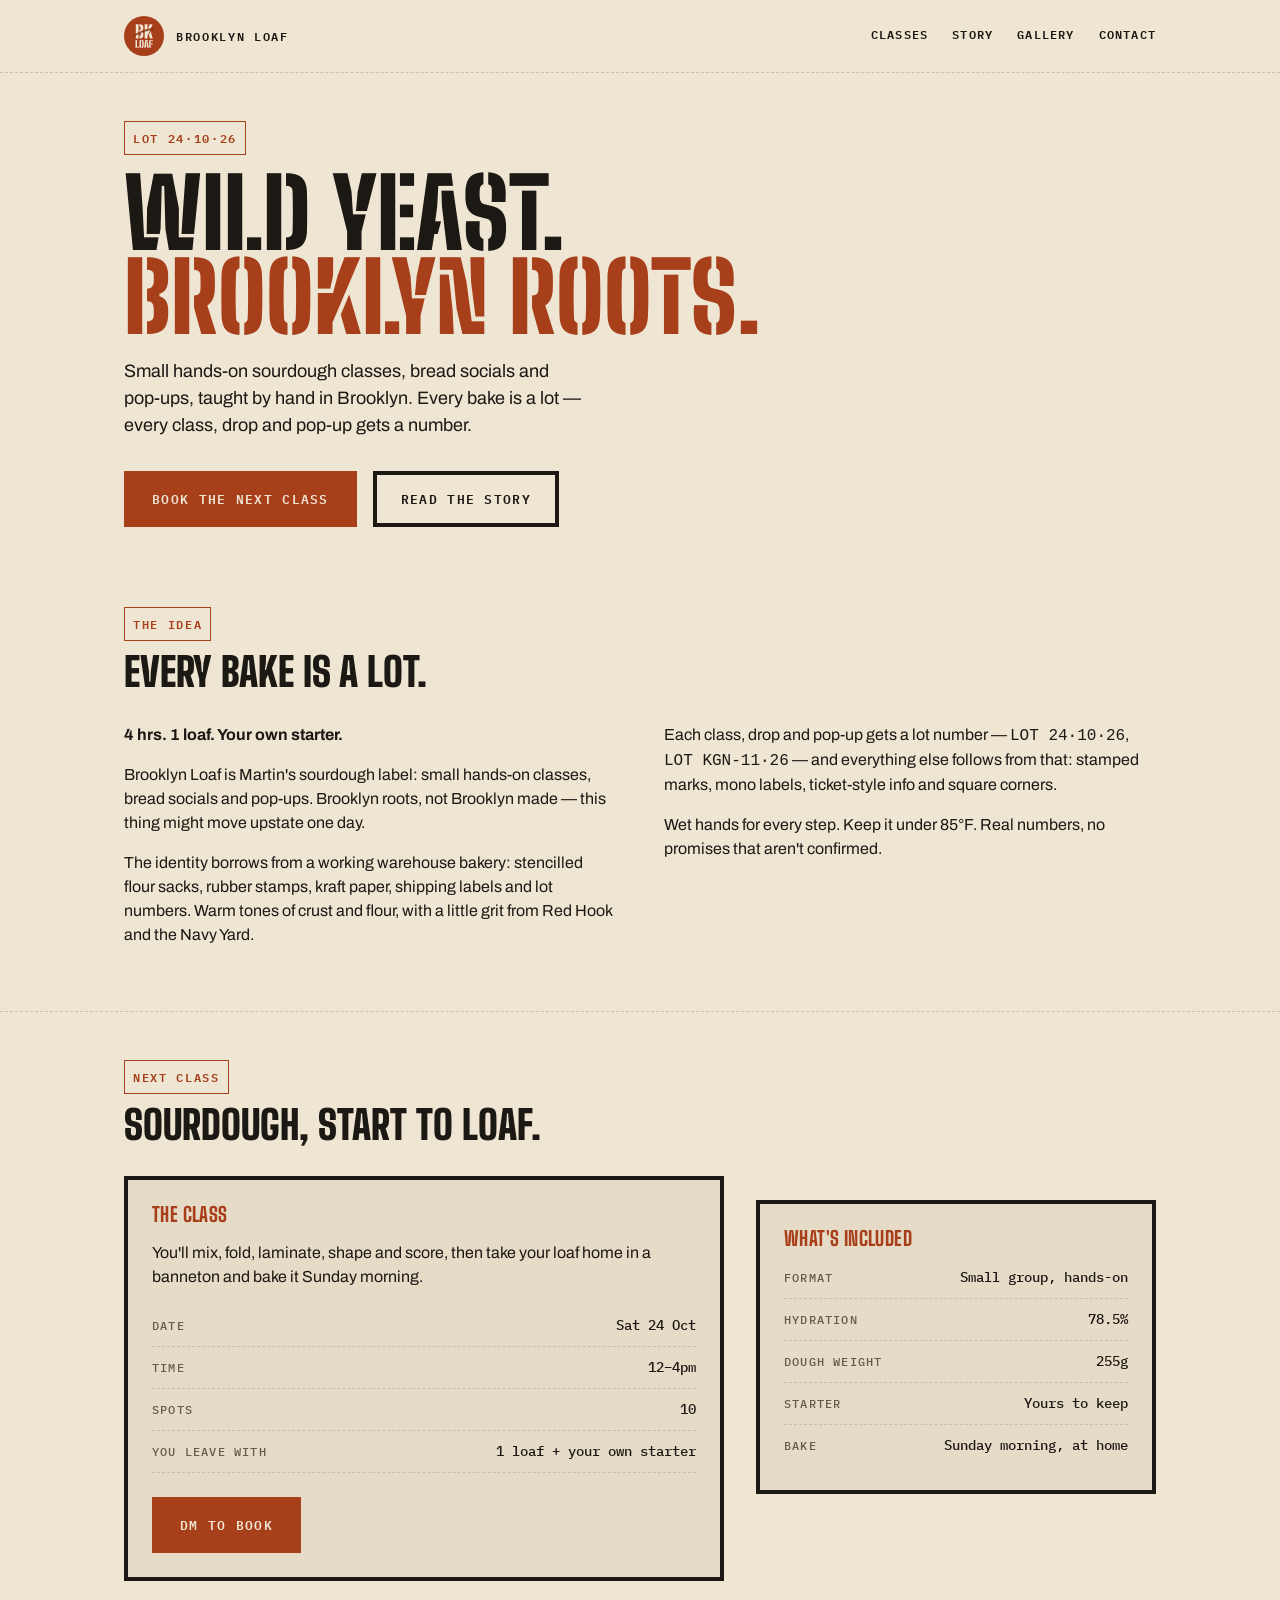
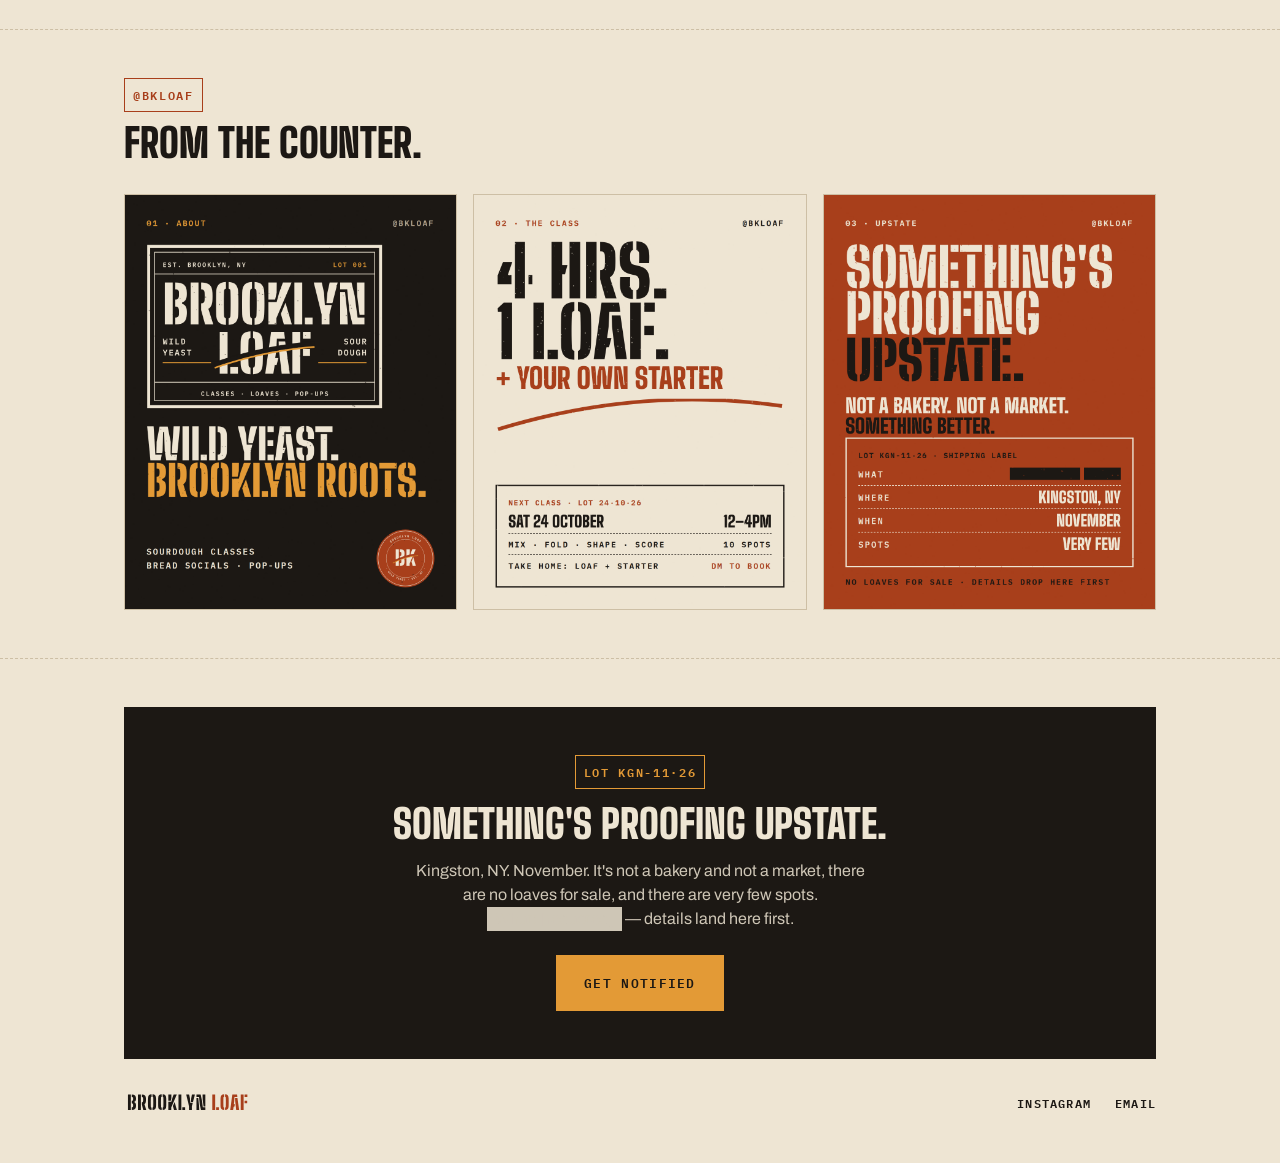
==== index.html @ 7485944f "Initial site" ====
<!doctype html>
<html lang="en">
<head>
  <meta charset="UTF-8" />
  <meta name="viewport" content="width=device-width, initial-scale=1.0" />
  <title>Brooklyn Loaf — Wild yeast, Brooklyn roots</title>
  <meta name="description" content="Brooklyn Loaf: hands-on sourdough classes, bread socials and pop-ups. Wild yeast, Brooklyn roots." />
  <link rel="icon" type="image/svg+xml" href="images/bkloaf-monogram.svg" />
  <link rel="stylesheet" href="styles.css" />
</head>
<body>

  <header class="site-header">
    <div class="wrap">
      <a class="brand" href="#top">
        <img src="images/bkloaf-avatar.svg" alt="Brooklyn Loaf" />
        <span>Brooklyn Loaf</span>
      </a>
      <nav class="main-nav">
        <a href="#classes">Classes</a>
        <a href="#story">Story</a>
        <a href="#gallery">Gallery</a>
        <a href="#contact">Contact</a>
      </nav>
    </div>
  </header>

  <main id="top">

    <section class="hero" style="border-bottom: none;">
      <div class="wrap">
        <span class="lot">LOT 24·10·26</span>
        <h1>Wild yeast.<br /><em>Brooklyn roots.</em></h1>
        <p class="lead">Small hands-on sourdough classes, bread socials and pop-ups, taught by hand in Brooklyn. Every bake is a lot — every class, drop and pop-up gets a number.</p>
        <div class="cta-row">
          <a class="btn btn-primary" href="#classes">Book the next class</a>
          <a class="btn btn-secondary" href="#story">Read the story</a>
        </div>
      </div>
    </section>

    <section id="story">
      <div class="wrap">
        <div class="section-head">
          <span class="lot">The idea</span>
          <h2 class="title">Every bake is a lot.</h2>
        </div>
        <div class="about-grid">
          <div>
            <p class="body-strong">4 hrs. 1 loaf. Your own starter.</p>
            <p>Brooklyn Loaf is Martin's sourdough label: small hands-on classes, bread socials and pop-ups. Brooklyn roots, not Brooklyn made — this thing might move upstate one day.</p>
            <p>The identity borrows from a working warehouse bakery: stencilled flour sacks, rubber stamps, kraft paper, shipping labels and lot numbers. Warm tones of crust and flour, with a little grit from Red Hook and the Navy Yard.</p>
          </div>
          <div>
            <p>Each class, drop and pop-up gets a lot number — <code>LOT 24·10·26</code>, <code>LOT KGN-11·26</code> — and everything else follows from that: stamped marks, mono labels, ticket-style info and square corners.</p>
            <p>Wet hands for every step. Keep it under 85°F. Real numbers, no promises that aren't confirmed.</p>
          </div>
        </div>
      </div>
    </section>

    <section id="classes">
      <div class="wrap">
        <div class="section-head">
          <span class="lot">Next class</span>
          <h2 class="title">Sourdough, start to loaf.</h2>
        </div>
        <div class="classes-grid">
          <div class="ticket">
            <h3 class="card-title">The class</h3>
            <p>You'll mix, fold, laminate, shape and score, then take your loaf home in a banneton and bake it Sunday morning.</p>
            <div class="ticket-row"><span class="k">Date</span><span class="v">Sat 24 Oct</span></div>
            <div class="ticket-row"><span class="k">Time</span><span class="v">12–4pm</span></div>
            <div class="ticket-row"><span class="k">Spots</span><span class="v">10</span></div>
            <div class="ticket-row"><span class="k">You leave with</span><span class="v">1 loaf + your own starter</span></div>
            <div class="cta-row" style="margin-top: var(--space-6);">
              <a class="btn btn-primary" href="#contact">DM to book</a>
            </div>
          </div>
          <div class="ticket">
            <h3 class="card-title">What's included</h3>
            <div class="ticket-row"><span class="k">Format</span><span class="v">Small group, hands-on</span></div>
            <div class="ticket-row"><span class="k">Hydration</span><span class="v">78.5%</span></div>
            <div class="ticket-row"><span class="k">Dough weight</span><span class="v">255g</span></div>
            <div class="ticket-row"><span class="k">Starter</span><span class="v">Yours to keep</span></div>
            <div class="ticket-row"><span class="k">Bake</span><span class="v">Sunday morning, at home</span></div>
          </div>
        </div>
      </div>
    </section>

    <section id="gallery">
      <div class="wrap">
        <div class="section-head">
          <span class="lot">@bkloaf</span>
          <h2 class="title">From the counter.</h2>
        </div>
        <div class="gallery-grid">
          <figure>
            <img src="images/post-1-about.png" alt="Brooklyn Loaf — About" />
          </figure>
          <figure>
            <img src="images/post-2-the-class.png" alt="Brooklyn Loaf — The class" />
          </figure>
          <figure>
            <img src="images/post-3-upstate-teaser.png" alt="Brooklyn Loaf — Something's proofing upstate" />
          </figure>
        </div>
      </div>
    </section>

    <section style="border-bottom: none; padding-bottom: 0;">
      <div class="wrap">
        <div class="teaser">
          <span class="lot">LOT KGN-11·26</span>
          <h2 class="title">Something's proofing upstate.</h2>
          <p>Kingston, NY. November. It's not a bakery and not a market, there are no loaves for sale, and there are very few spots. <span class="redacted">What: [redacted]</span> — details land here first.</p>
          <a class="btn btn-primary" href="#contact" style="border-color: var(--amber); background: var(--amber); color: var(--char);">Get notified</a>
        </div>
      </div>
    </section>

  </main>

  <footer id="contact">
    <div class="wrap footer-grid">
      <img src="images/bkloaf-wordmark.svg" alt="Brooklyn Loaf" />
      <div class="footer-links">
        <a href="https://instagram.com/bkloaf" target="_blank" rel="noopener">Instagram</a>
        <a href="mailto:hello@brooklynloaf.com">Email</a>
      </div>
    </div>
  </footer>

</body>
</html>
---- styles.css ----
/* Brooklyn Loaf — design tokens from the brand design system */

@font-face {
  font-family: "Archivo";
  src: url("fonts/archivo-latin-400-normal.woff2") format("woff2");
  font-weight: 400;
  font-display: swap;
}
@font-face {
  font-family: "Archivo";
  src: url("fonts/archivo-latin-500-normal.woff2") format("woff2");
  font-weight: 500;
  font-display: swap;
}
@font-face {
  font-family: "Archivo";
  src: url("fonts/archivo-latin-700-normal.woff2") format("woff2");
  font-weight: 700;
  font-display: swap;
}
@font-face {
  font-family: "Big Shoulders Display";
  src: url("fonts/big-shoulders-display-latin-800-normal.woff2") format("woff2");
  font-weight: 800;
  font-display: swap;
}
@font-face {
  font-family: "Big Shoulders Display";
  src: url("fonts/big-shoulders-display-latin-900-normal.woff2") format("woff2");
  font-weight: 900;
  font-display: swap;
}
@font-face {
  font-family: "Big Shoulders Stencil Display";
  src: url("fonts/big-shoulders-stencil-display-latin-800-normal.woff2") format("woff2");
  font-weight: 800;
  font-display: swap;
}
@font-face {
  font-family: "Big Shoulders Stencil Display";
  src: url("fonts/big-shoulders-stencil-display-latin-900-normal.woff2") format("woff2");
  font-weight: 900;
  font-display: swap;
}
@font-face {
  font-family: "IBM Plex Mono";
  src: url("fonts/ibm-plex-mono-latin-500-normal.woff2") format("woff2");
  font-weight: 500;
  font-display: swap;
}
@font-face {
  font-family: "IBM Plex Mono";
  src: url("fonts/ibm-plex-mono-latin-600-normal.woff2") format("woff2");
  font-weight: 600;
  font-display: swap;
}

:root {
  /* color */
  --ground: #eee5d3;
  --panel: #e6dbc6;
  --kraft: #c8a273;
  --ink: #1c1814;
  --ink-muted: #675a4c;
  --rust: #a83f1b;
  --amber: #e39a36;
  --steel: #3f4b4e;
  --char: #1c1814;
  --sack: #eee5d3;
  --line: #cdbfa5;

  /* type */
  --font-stencil: "Big Shoulders Stencil Display", Impact, sans-serif;
  --font-display: "Big Shoulders Display", "Arial Narrow", sans-serif;
  --font-sans: Archivo, system-ui, sans-serif;
  --font-mono: "IBM Plex Mono", ui-monospace, monospace;

  /* spacing */
  --space-1: 4px;
  --space-2: 8px;
  --space-3: 12px;
  --space-4: 16px;
  --space-6: 24px;
  --space-8: 32px;
  --space-12: 48px;

  /* radius */
  --radius-none: 0px;
  --radius-stamp: 2px;
  --radius-badge: 50%;

  /* stroke */
  --stroke-hair: 1.5px;
  --stroke-stamp: 4px;
  --stroke-score: 12px;
}

* {
  box-sizing: border-box;
}

html {
  scroll-behavior: smooth;
}

body {
  margin: 0;
  background: var(--ground);
  color: var(--ink);
  font-family: var(--font-sans);
  font-size: 16px;
  line-height: 24px;
  font-weight: 400;
}

img,
svg {
  max-width: 100%;
  display: block;
}

a {
  color: inherit;
}

.wrap {
  max-width: 1080px;
  margin: 0 auto;
  padding: 0 var(--space-6);
}

/* --- header --- */

.site-header {
  position: sticky;
  top: 0;
  z-index: 10;
  background: var(--ground);
  border-bottom: var(--stroke-hair) dashed var(--line);
}

.site-header .wrap {
  display: flex;
  align-items: center;
  justify-content: space-between;
  padding-top: var(--space-4);
  padding-bottom: var(--space-4);
}

.brand {
  display: flex;
  align-items: center;
  gap: var(--space-3);
  text-decoration: none;
}

.brand img {
  height: 40px;
  width: auto;
}

.brand span {
  font-family: var(--font-mono);
  font-size: 12px;
  font-weight: 600;
  letter-spacing: 0.14em;
  text-transform: uppercase;
}

nav.main-nav {
  display: flex;
  gap: var(--space-6);
  font-family: var(--font-mono);
  font-size: 12px;
  font-weight: 600;
  letter-spacing: 0.1em;
  text-transform: uppercase;
}

nav.main-nav a {
  text-decoration: none;
  border-bottom: 2px solid transparent;
  padding-bottom: 2px;
}

nav.main-nav a:hover {
  border-color: var(--rust);
  color: var(--rust);
}

/* --- lot kicker --- */

.lot {
  display: inline-block;
  font-family: var(--font-mono);
  font-size: 12px;
  font-weight: 600;
  letter-spacing: 0.14em;
  text-transform: uppercase;
  color: var(--rust);
  border: var(--stroke-hair) solid var(--rust);
  padding: var(--space-1) var(--space-2);
}

/* --- hero --- */

.hero {
  padding: var(--space-12) 0 var(--space-8);
  position: relative;
}

.hero h1 {
  font-family: var(--font-stencil);
  font-weight: 900;
  font-size: clamp(48px, 8vw, 96px);
  line-height: 0.88;
  text-transform: uppercase;
  margin: var(--space-4) 0;
}

.hero h1 em {
  font-style: normal;
  color: var(--rust);
}

.hero p.lead {
  font-size: 18px;
  line-height: 27px;
  max-width: 46ch;
  color: var(--ink);
}

.cta-row {
  display: flex;
  gap: var(--space-4);
  margin-top: var(--space-8);
  flex-wrap: wrap;
}

.btn {
  display: inline-block;
  font-family: var(--font-mono);
  font-size: 13px;
  font-weight: 600;
  letter-spacing: 0.1em;
  text-transform: uppercase;
  text-decoration: none;
  padding: var(--space-3) var(--space-6);
  border: var(--stroke-stamp) solid var(--ink);
  border-radius: var(--radius-none);
}

.btn-primary {
  background: var(--rust);
  color: var(--sack);
  border-color: var(--rust);
}

.btn-primary:hover {
  background: var(--ink);
  border-color: var(--ink);
}

.btn-secondary {
  background: transparent;
  color: var(--ink);
}

.btn-secondary:hover {
  background: var(--ink);
  color: var(--sack);
}

/* --- sections --- */

section {
  padding: var(--space-12) 0;
  border-bottom: var(--stroke-hair) dashed var(--line);
}

section:last-of-type {
  border-bottom: none;
}

.section-head {
  margin-bottom: var(--space-8);
}

.section-head .lot {
  margin-bottom: var(--space-3);
}

h2.title {
  font-family: var(--font-display);
  font-weight: 900;
  font-size: clamp(32px, 5vw, 40px);
  line-height: 0.95;
  text-transform: uppercase;
  margin: 0;
}

h3.card-title {
  font-family: var(--font-display);
  font-weight: 800;
  font-size: 20px;
  line-height: 1.05;
  letter-spacing: 0.02em;
  text-transform: uppercase;
  color: var(--rust);
  margin: 0 0 var(--space-2);
}

/* --- about / voice section --- */

.about-grid {
  display: grid;
  grid-template-columns: 1fr 1fr;
  gap: var(--space-12);
}

.about-grid p {
  margin: 0 0 var(--space-4);
}

.about-grid p.body-strong {
  font-weight: 700;
}

/* --- ticket (card replacement) --- */

.ticket {
  background: var(--panel);
  border: var(--stroke-stamp) solid var(--ink);
  padding: var(--space-6);
  position: relative;
}

.ticket + .ticket {
  margin-top: var(--space-6);
}

.ticket-row {
  display: flex;
  justify-content: space-between;
  align-items: baseline;
  padding: var(--space-2) 0;
  border-bottom: var(--stroke-hair) dashed var(--line);
  font-family: var(--font-mono);
  font-size: 14px;
}

.ticket-row:last-child {
  border-bottom: none;
}

.ticket-row .k {
  color: var(--ink-muted);
  text-transform: uppercase;
  letter-spacing: 0.1em;
  font-size: 12px;
}

.ticket-row .v {
  font-weight: 500;
}

.classes-grid {
  display: grid;
  grid-template-columns: 1.2fr 0.8fr;
  gap: var(--space-8);
  align-items: start;
}

/* --- gallery --- */

.gallery-grid {
  display: grid;
  grid-template-columns: repeat(3, 1fr);
  gap: var(--space-4);
}

.gallery-grid figure {
  margin: 0;
  border: var(--stroke-hair) solid var(--line);
  overflow: hidden;
}

.gallery-grid img {
  width: 100%;
  height: 100%;
  object-fit: cover;
  aspect-ratio: 4 / 5;
}

/* --- teaser / upstate --- */

.teaser {
  background: var(--char);
  color: var(--sack);
  padding: var(--space-12) var(--space-6);
  text-align: center;
}

.teaser .lot {
  color: var(--amber);
  border-color: var(--amber);
}

.teaser h2.title {
  color: var(--sack);
  margin: var(--space-4) 0;
}

.teaser p {
  max-width: 52ch;
  margin: 0 auto var(--space-6);
  color: var(--sack);
  opacity: 0.85;
}

.redacted {
  display: inline-block;
  background: var(--sack);
  color: var(--sack);
  padding: 0 var(--space-2);
  user-select: none;
}

/* --- footer --- */

footer {
  padding: var(--space-8) 0 var(--space-12);
}

.footer-grid {
  display: flex;
  justify-content: space-between;
  align-items: center;
  flex-wrap: wrap;
  gap: var(--space-4);
}

.footer-grid img {
  height: 24px;
  width: auto;
}

.footer-links {
  display: flex;
  gap: var(--space-6);
  font-family: var(--font-mono);
  font-size: 12px;
  font-weight: 600;
  letter-spacing: 0.1em;
  text-transform: uppercase;
}

.footer-links a {
  text-decoration: none;
}

.footer-links a:hover {
  color: var(--rust);
}

@media (max-width: 800px) {
  .about-grid,
  .classes-grid {
    grid-template-columns: 1fr;
  }
  .gallery-grid {
    grid-template-columns: repeat(2, 1fr);
  }
  .site-header .wrap {
    flex-direction: column;
    align-items: flex-start;
    gap: var(--space-3);
  }
  nav.main-nav {
    gap: var(--space-4);
    flex-wrap: wrap;
    width: 100%;
  }
}

@media (max-width: 480px) {
  .gallery-grid {
    grid-template-columns: 1fr;
  }
}
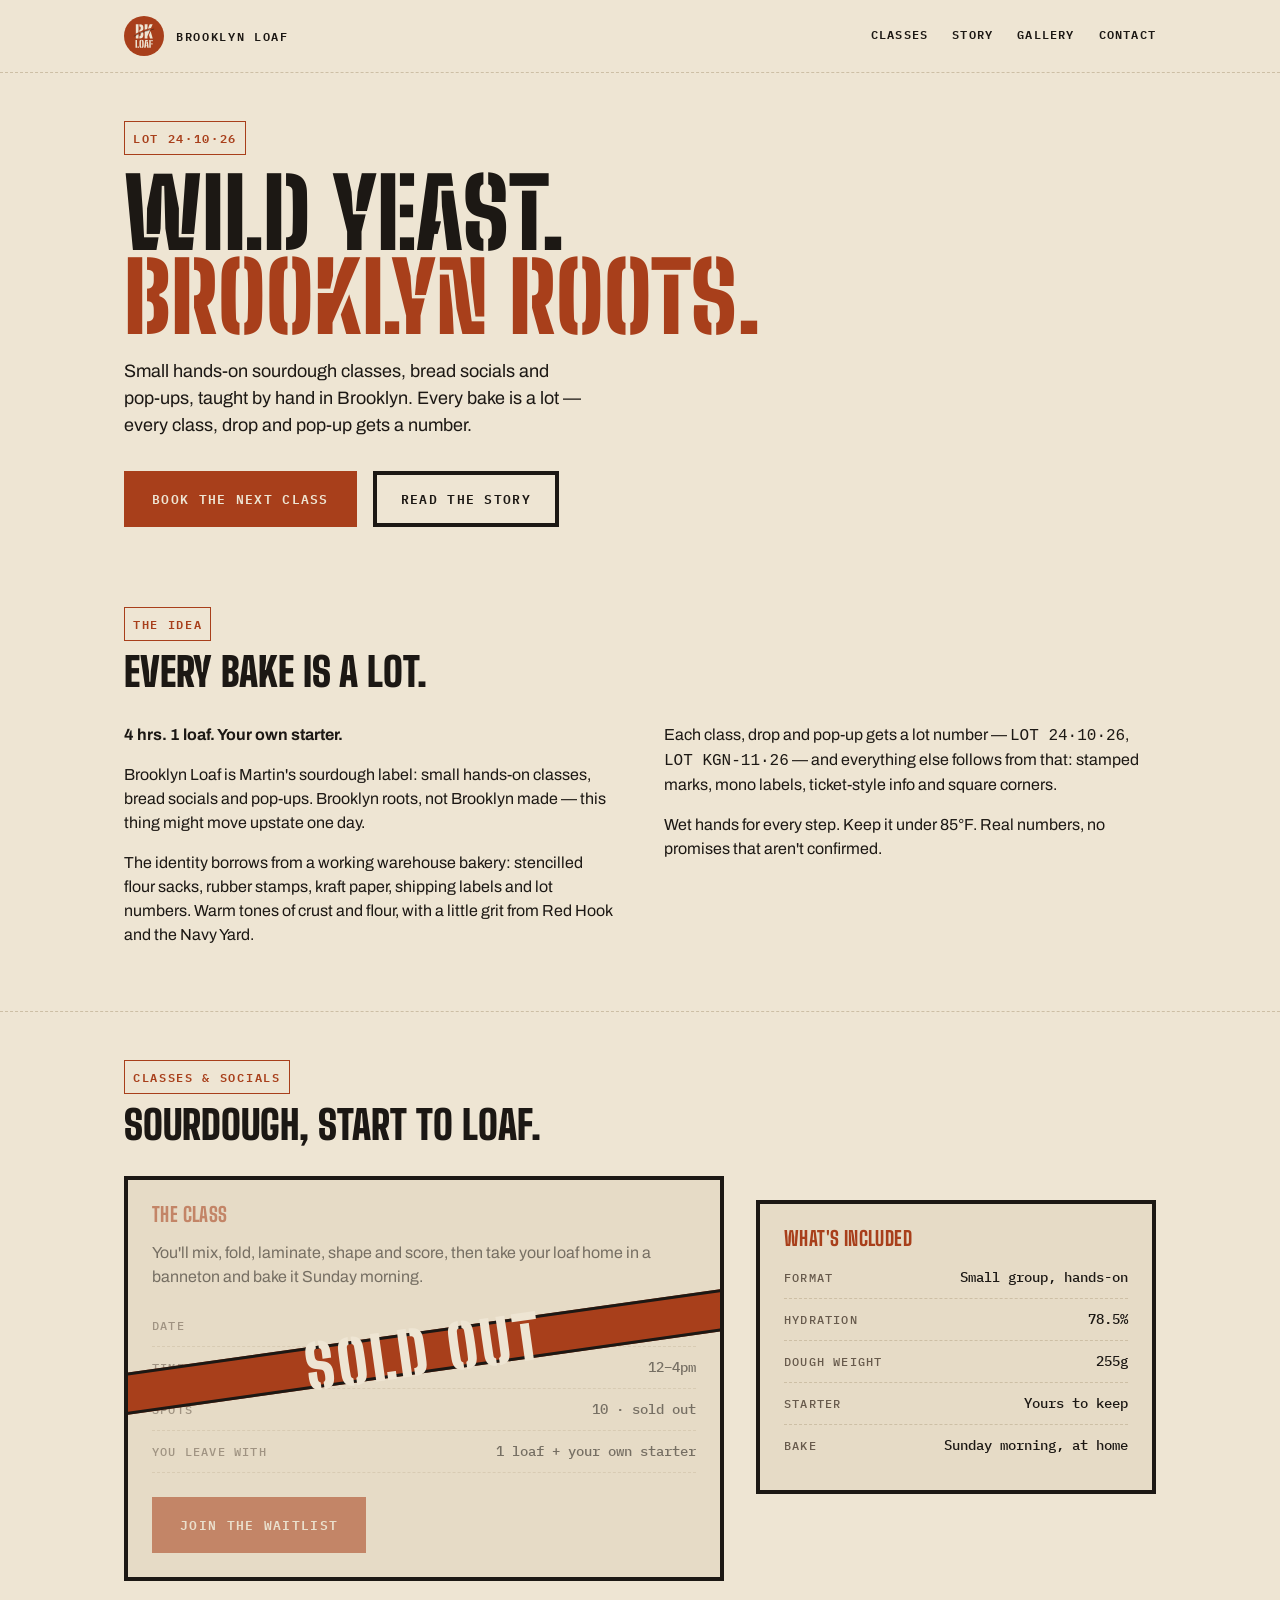
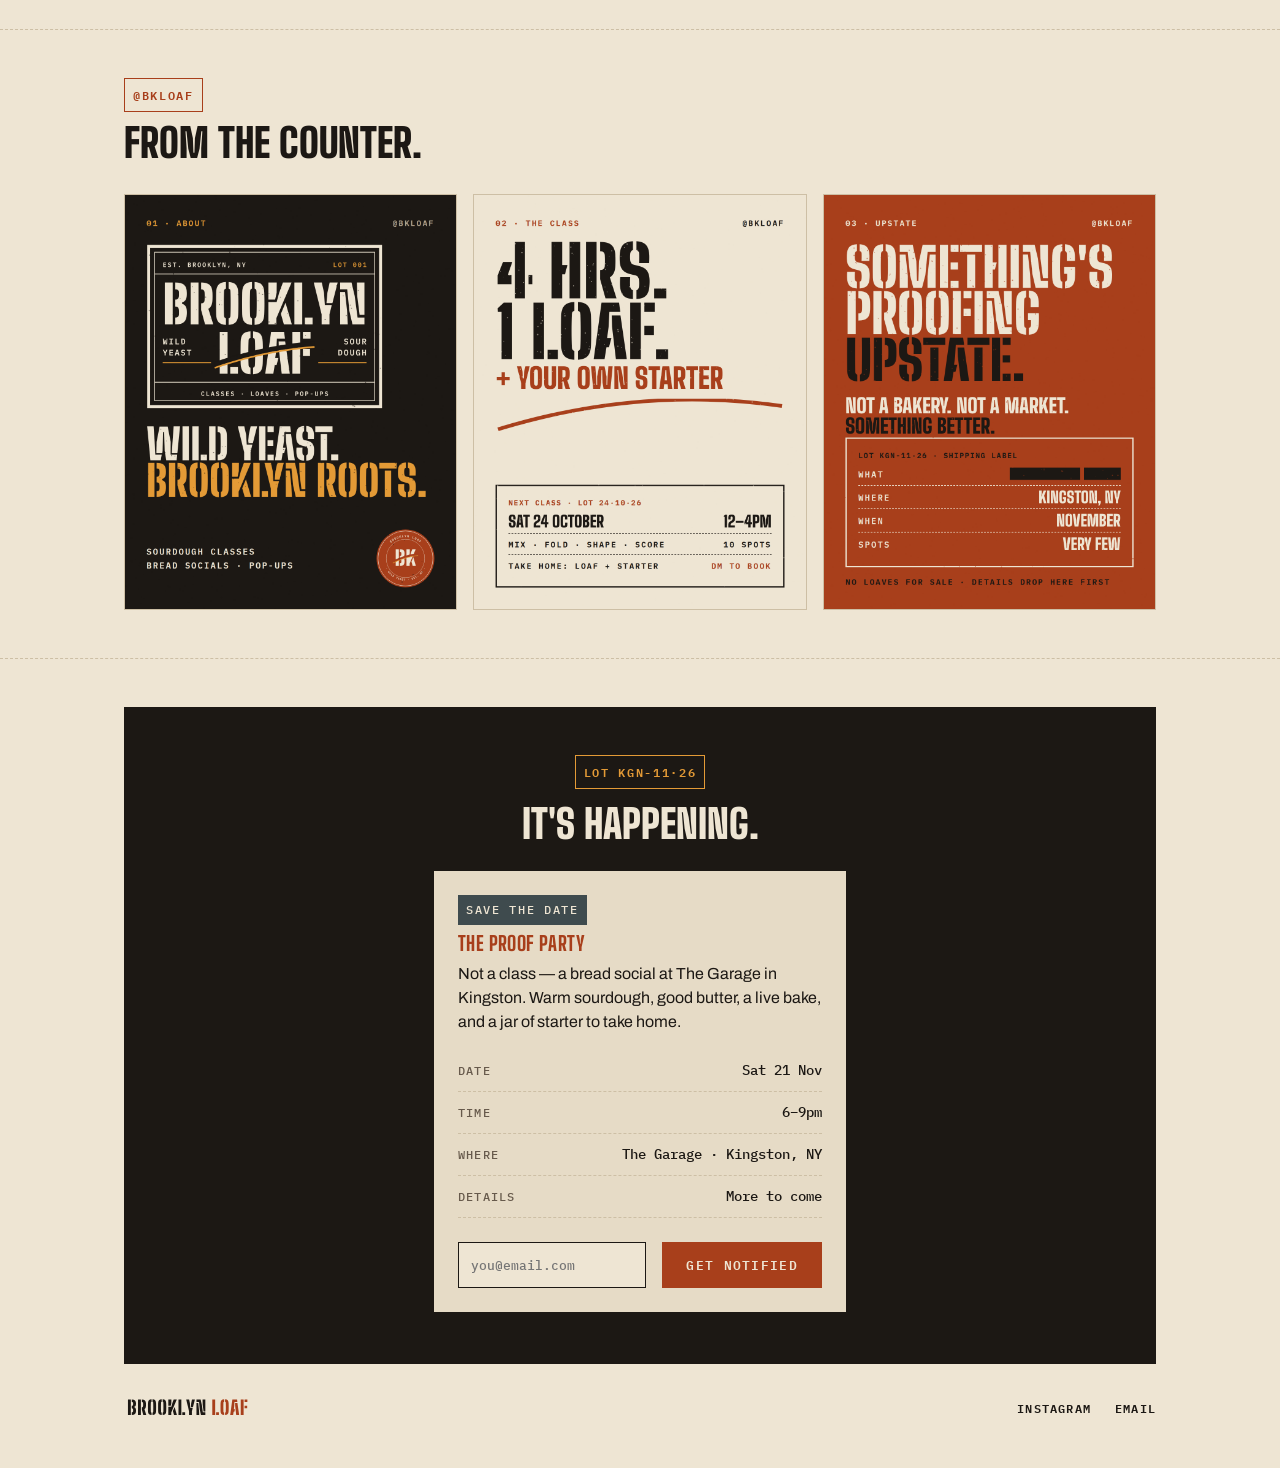
==== commit 4ca3e6b0: "Sold-out class ticket, reveal Kingston Proof Party, wire notify form to Netlify" ====
--- a/index.html
+++ b/index.html
@@ -62,19 +62,20 @@
     <section id="classes">
       <div class="wrap">
         <div class="section-head">
-          <span class="lot">Next class</span>
+          <span class="lot">Classes &amp; socials</span>
           <h2 class="title">Sourdough, start to loaf.</h2>
         </div>
         <div class="classes-grid">
-          <div class="ticket">
+          <div class="ticket is-sold-out">
+            <div class="sold-band">SOLD OUT</div>
             <h3 class="card-title">The class</h3>
             <p>You'll mix, fold, laminate, shape and score, then take your loaf home in a banneton and bake it Sunday morning.</p>
             <div class="ticket-row"><span class="k">Date</span><span class="v">Sat 24 Oct</span></div>
             <div class="ticket-row"><span class="k">Time</span><span class="v">12–4pm</span></div>
-            <div class="ticket-row"><span class="k">Spots</span><span class="v">10</span></div>
+            <div class="ticket-row"><span class="k">Spots</span><span class="v">10 · sold out</span></div>
             <div class="ticket-row"><span class="k">You leave with</span><span class="v">1 loaf + your own starter</span></div>
             <div class="cta-row" style="margin-top: var(--space-6);">
-              <a class="btn btn-primary" href="#contact">DM to book</a>
+              <a class="btn btn-primary" href="#contact">Join the waitlist</a>
             </div>
           </div>
           <div class="ticket">
@@ -113,9 +114,23 @@
       <div class="wrap">
         <div class="teaser">
           <span class="lot">LOT KGN-11·26</span>
-          <h2 class="title">Something's proofing upstate.</h2>
-          <p>Kingston, NY. November. It's not a bakery and not a market, there are no loaves for sale, and there are very few spots. <span class="redacted">What: [redacted]</span> — details land here first.</p>
-          <a class="btn btn-primary" href="#contact" style="border-color: var(--amber); background: var(--amber); color: var(--char);">Get notified</a>
+          <h2 class="title">It's happening.</h2>
+          <div class="ticket is-upcoming" style="text-align: left; max-width: 420px; margin: var(--space-6) auto 0;">
+            <span class="status">Save the date</span>
+            <h3 class="card-title">The Proof Party</h3>
+            <p>Not a class — a bread social at The Garage in Kingston. Warm sourdough, good butter, a live bake, and a jar of starter to take home.</p>
+            <div class="ticket-row"><span class="k">Date</span><span class="v">Sat 21 Nov</span></div>
+            <div class="ticket-row"><span class="k">Time</span><span class="v">6–9pm</span></div>
+            <div class="ticket-row"><span class="k">Where</span><span class="v">The Garage · Kingston, NY</span></div>
+            <div class="ticket-row"><span class="k">Details</span><span class="v">More to come</span></div>
+            <form name="upstate-notify" method="POST" data-netlify="true" netlify-honeypot="bot-field" class="cta-row notify-form" style="margin-top: var(--space-6);">
+              <input type="hidden" name="form-name" value="upstate-notify" />
+              <p class="hidden" hidden><label>Don't fill this out if you're human: <input name="bot-field" /></label></p>
+              <input class="field-visible" type="email" name="email" required placeholder="you@email.com" />
+              <button type="submit" class="btn btn-primary field-visible">Get notified</button>
+              <span class="sent-note">You're on the list — see you in Kingston.</span>
+            </form>
+          </div>
         </div>
       </div>
     </section>
@@ -132,5 +147,23 @@
     </div>
   </footer>
 
+  <script>
+    document.querySelectorAll('form[data-netlify="true"]').forEach(function (form) {
+      form.addEventListener('submit', function (e) {
+        e.preventDefault();
+        var data = new FormData(form);
+        fetch('/', {
+          method: 'POST',
+          headers: { 'Content-Type': 'application/x-www-form-urlencoded' },
+          body: new URLSearchParams(data).toString()
+        }).then(function () {
+          form.classList.add('is-sent');
+        }).catch(function () {
+          form.submit();
+        });
+      });
+    });
+  </script>
+
 </body>
 </html>
--- a/styles.css
+++ b/styles.css
@@ -364,6 +364,65 @@
   font-weight: 500;
 }
 
+/* Sold-out stamp across a ticket */
+.ticket.is-sold-out { overflow: hidden; }
+.ticket.is-sold-out > *:not(.sold-band) { opacity: .55; }
+.sold-band {
+  position: absolute; left: -12%; right: -12%; top: 38%;
+  transform: rotate(-8deg);
+  background: var(--rust); color: var(--sack);
+  font-family: var(--font-stencil); font-weight: 900;
+  font-size: clamp(34px, 7vw, 60px); letter-spacing: .06em;
+  text-align: center; padding: 6px 0;
+  border-top: 3px solid var(--ink); border-bottom: 3px solid var(--ink);
+  pointer-events: none; z-index: 2;
+}
+.status {
+  display: inline-block; margin-bottom: var(--space-2);
+  font-family: var(--font-mono); font-size: 12px;
+  letter-spacing: .14em; text-transform: uppercase;
+  padding: 3px 8px; background: var(--steel); color: var(--sack);
+}
+
+/* Netlify "Get notified" form, inside a ticket */
+.notify-form {
+  flex-wrap: wrap;
+}
+.notify-form input[type="email"] {
+  flex: 1;
+  min-width: 160px;
+  font-family: var(--font-mono);
+  font-size: 13px;
+  padding: var(--space-3);
+  border: var(--stroke-hair) solid var(--ink);
+  background: var(--ground);
+  color: var(--ink);
+}
+.notify-form input[type="email"]:focus {
+  outline: 2px solid var(--rust);
+  outline-offset: 1px;
+}
+.notify-form button {
+  border: none;
+  cursor: pointer;
+}
+.notify-form .hidden {
+  display: none;
+}
+.notify-form.is-sent .field-visible,
+.notify-form.is-sent button {
+  display: none;
+}
+.notify-form .sent-note {
+  display: none;
+  font-family: var(--font-mono);
+  font-size: 13px;
+  color: var(--ink);
+}
+.notify-form.is-sent .sent-note {
+  display: block;
+}
+
 .classes-grid {
   display: grid;
   grid-template-columns: 1.2fr 0.8fr;
@@ -399,6 +458,17 @@
   color: var(--sack);
   padding: var(--space-12) var(--space-6);
   text-align: center;
+}
+
+.teaser .ticket {
+  color: var(--ink);
+}
+
+.teaser .ticket p {
+  color: var(--ink);
+  opacity: 1;
+  max-width: none;
+  margin: 0 0 var(--space-4);
 }
 
 .teaser .lot {
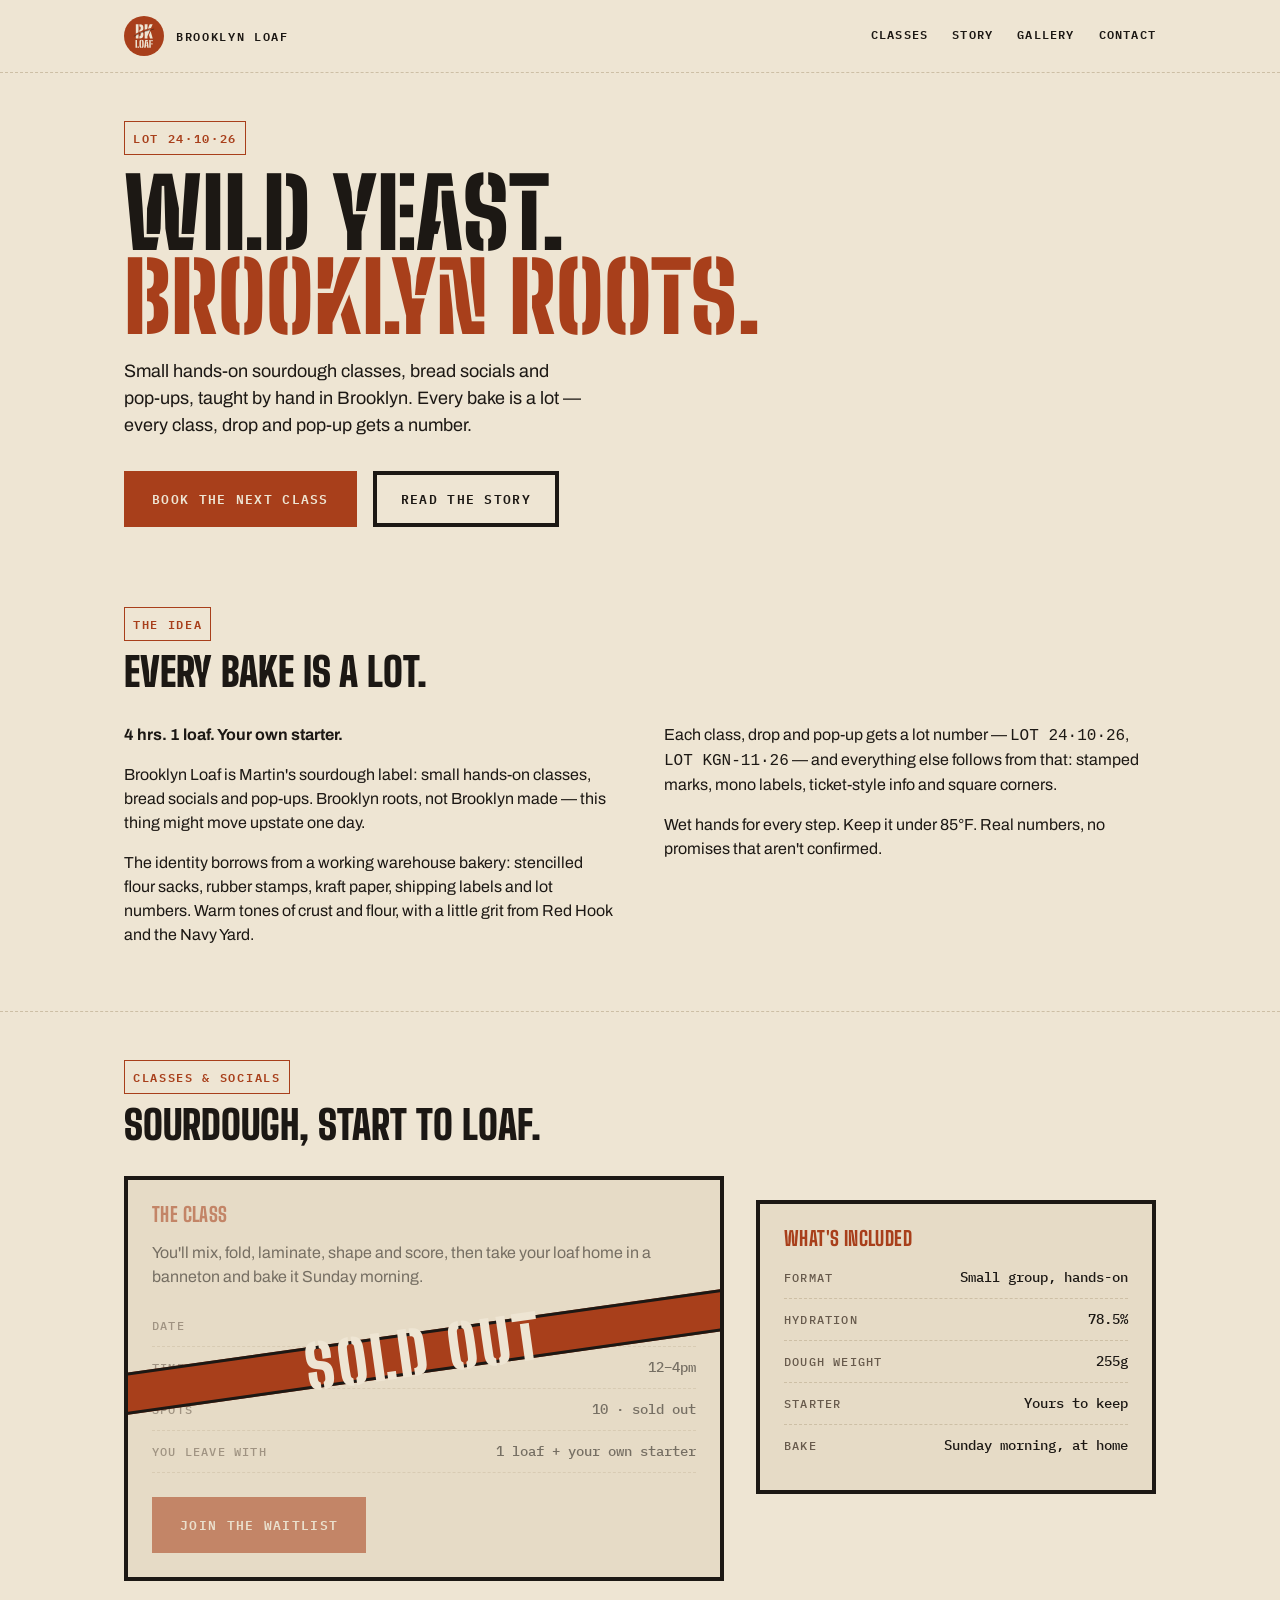
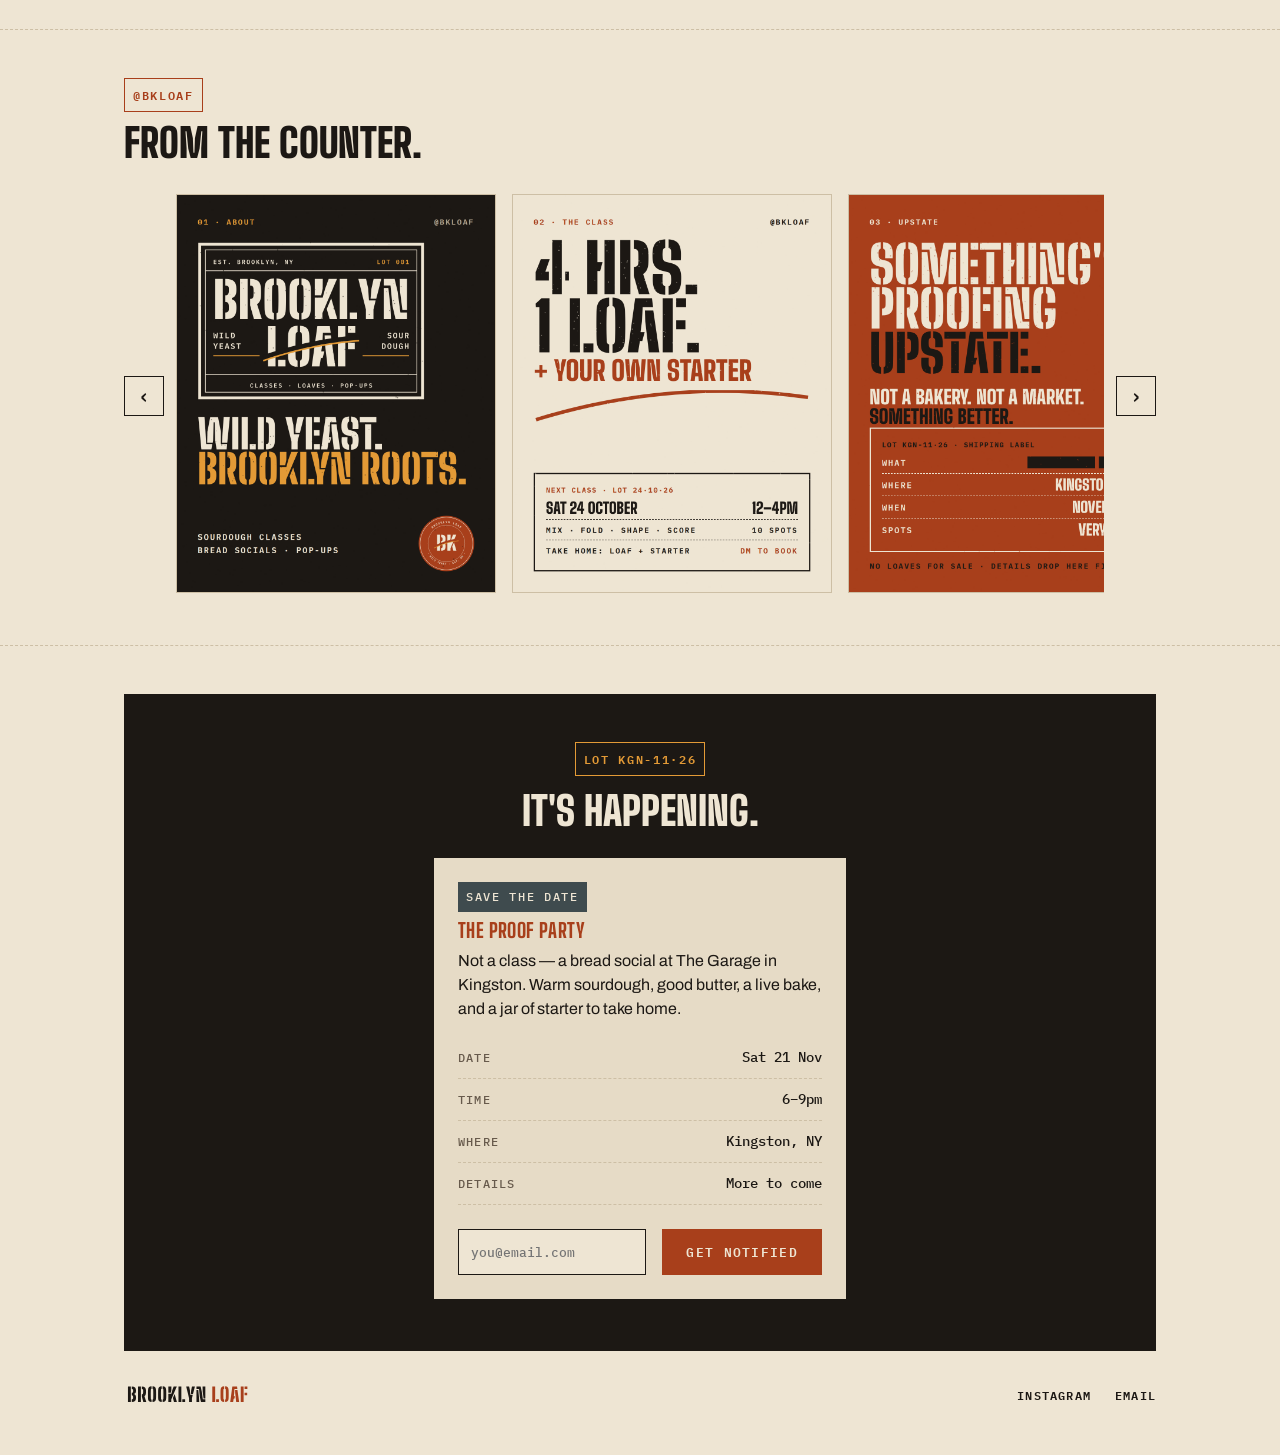
==== commit 8b0e13fa: "Drop venue name from Where, turn gallery into a swipeable carousel" ====
--- a/index.html
+++ b/index.html
@@ -96,16 +96,20 @@
           <span class="lot">@bkloaf</span>
           <h2 class="title">From the counter.</h2>
         </div>
-        <div class="gallery-grid">
-          <figure>
-            <img src="images/post-1-about.png" alt="Brooklyn Loaf — About" />
-          </figure>
-          <figure>
-            <img src="images/post-2-the-class.png" alt="Brooklyn Loaf — The class" />
-          </figure>
-          <figure>
-            <img src="images/post-3-upstate-teaser.png" alt="Brooklyn Loaf — Something's proofing upstate" />
-          </figure>
+        <div class="carousel">
+          <button class="carousel-btn carousel-prev" aria-label="Previous photo" type="button">‹</button>
+          <div class="carousel-track">
+            <figure class="carousel-slide">
+              <img src="images/post-1-about.png" alt="Brooklyn Loaf — About" />
+            </figure>
+            <figure class="carousel-slide">
+              <img src="images/post-2-the-class.png" alt="Brooklyn Loaf — The class" />
+            </figure>
+            <figure class="carousel-slide">
+              <img src="images/post-3-upstate-teaser.png" alt="Brooklyn Loaf — Something's proofing upstate" />
+            </figure>
+          </div>
+          <button class="carousel-btn carousel-next" aria-label="Next photo" type="button">›</button>
         </div>
       </div>
     </section>
@@ -121,7 +125,7 @@
             <p>Not a class — a bread social at The Garage in Kingston. Warm sourdough, good butter, a live bake, and a jar of starter to take home.</p>
             <div class="ticket-row"><span class="k">Date</span><span class="v">Sat 21 Nov</span></div>
             <div class="ticket-row"><span class="k">Time</span><span class="v">6–9pm</span></div>
-            <div class="ticket-row"><span class="k">Where</span><span class="v">The Garage · Kingston, NY</span></div>
+            <div class="ticket-row"><span class="k">Where</span><span class="v">Kingston, NY</span></div>
             <div class="ticket-row"><span class="k">Details</span><span class="v">More to come</span></div>
             <form name="upstate-notify" method="POST" data-netlify="true" netlify-honeypot="bot-field" class="cta-row notify-form" style="margin-top: var(--space-6);">
               <input type="hidden" name="form-name" value="upstate-notify" />
@@ -148,6 +152,15 @@
   </footer>
 
   <script>
+    document.querySelectorAll('.carousel').forEach(function (carousel) {
+      var track = carousel.querySelector('.carousel-track');
+      var prev = carousel.querySelector('.carousel-prev');
+      var next = carousel.querySelector('.carousel-next');
+      var step = function () { return track.clientWidth * 0.9; };
+      prev.addEventListener('click', function () { track.scrollBy({ left: -step(), behavior: 'smooth' }); });
+      next.addEventListener('click', function () { track.scrollBy({ left: step(), behavior: 'smooth' }); });
+    });
+
     document.querySelectorAll('form[data-netlify="true"]').forEach(function (form) {
       form.addEventListener('submit', function (e) {
         e.preventDefault();
--- a/styles.css
+++ b/styles.css
@@ -430,27 +430,66 @@
   align-items: start;
 }
 
-/* --- gallery --- */
-
-.gallery-grid {
-  display: grid;
-  grid-template-columns: repeat(3, 1fr);
+/* --- gallery carousel --- */
+
+.carousel {
+  display: flex;
+  align-items: center;
+  gap: var(--space-3);
+}
+
+.carousel-track {
+  display: flex;
   gap: var(--space-4);
-}
-
-.gallery-grid figure {
+  overflow-x: auto;
+  scroll-snap-type: x mandatory;
+  scroll-behavior: smooth;
+  -webkit-overflow-scrolling: touch;
+  scrollbar-width: none;
+  padding-bottom: var(--space-1);
+}
+
+.carousel-track::-webkit-scrollbar {
+  display: none;
+}
+
+.carousel-slide {
+  flex: 0 0 auto;
+  width: min(320px, 78vw);
   margin: 0;
+  scroll-snap-align: start;
   border: var(--stroke-hair) solid var(--line);
   overflow: hidden;
 }
 
-.gallery-grid img {
+.carousel-slide img {
   width: 100%;
   height: 100%;
   object-fit: cover;
   aspect-ratio: 4 / 5;
 }
 
+.carousel-btn {
+  flex: 0 0 auto;
+  width: 40px;
+  height: 40px;
+  border: var(--stroke-hair) solid var(--ink);
+  background: var(--ground);
+  color: var(--ink);
+  font-family: var(--font-mono);
+  font-size: 20px;
+  line-height: 1;
+  cursor: pointer;
+  display: flex;
+  align-items: center;
+  justify-content: center;
+}
+
+.carousel-btn:hover {
+  background: var(--ink);
+  color: var(--sack);
+}
+
 /* --- teaser / upstate --- */
 
 .teaser {
@@ -537,9 +576,6 @@
   .about-grid,
   .classes-grid {
     grid-template-columns: 1fr;
-  }
-  .gallery-grid {
-    grid-template-columns: repeat(2, 1fr);
   }
   .site-header .wrap {
     flex-direction: column;
@@ -554,7 +590,7 @@
 }
 
 @media (max-width: 480px) {
-  .gallery-grid {
-    grid-template-columns: 1fr;
+  .carousel-btn {
+    display: none;
   }
 }
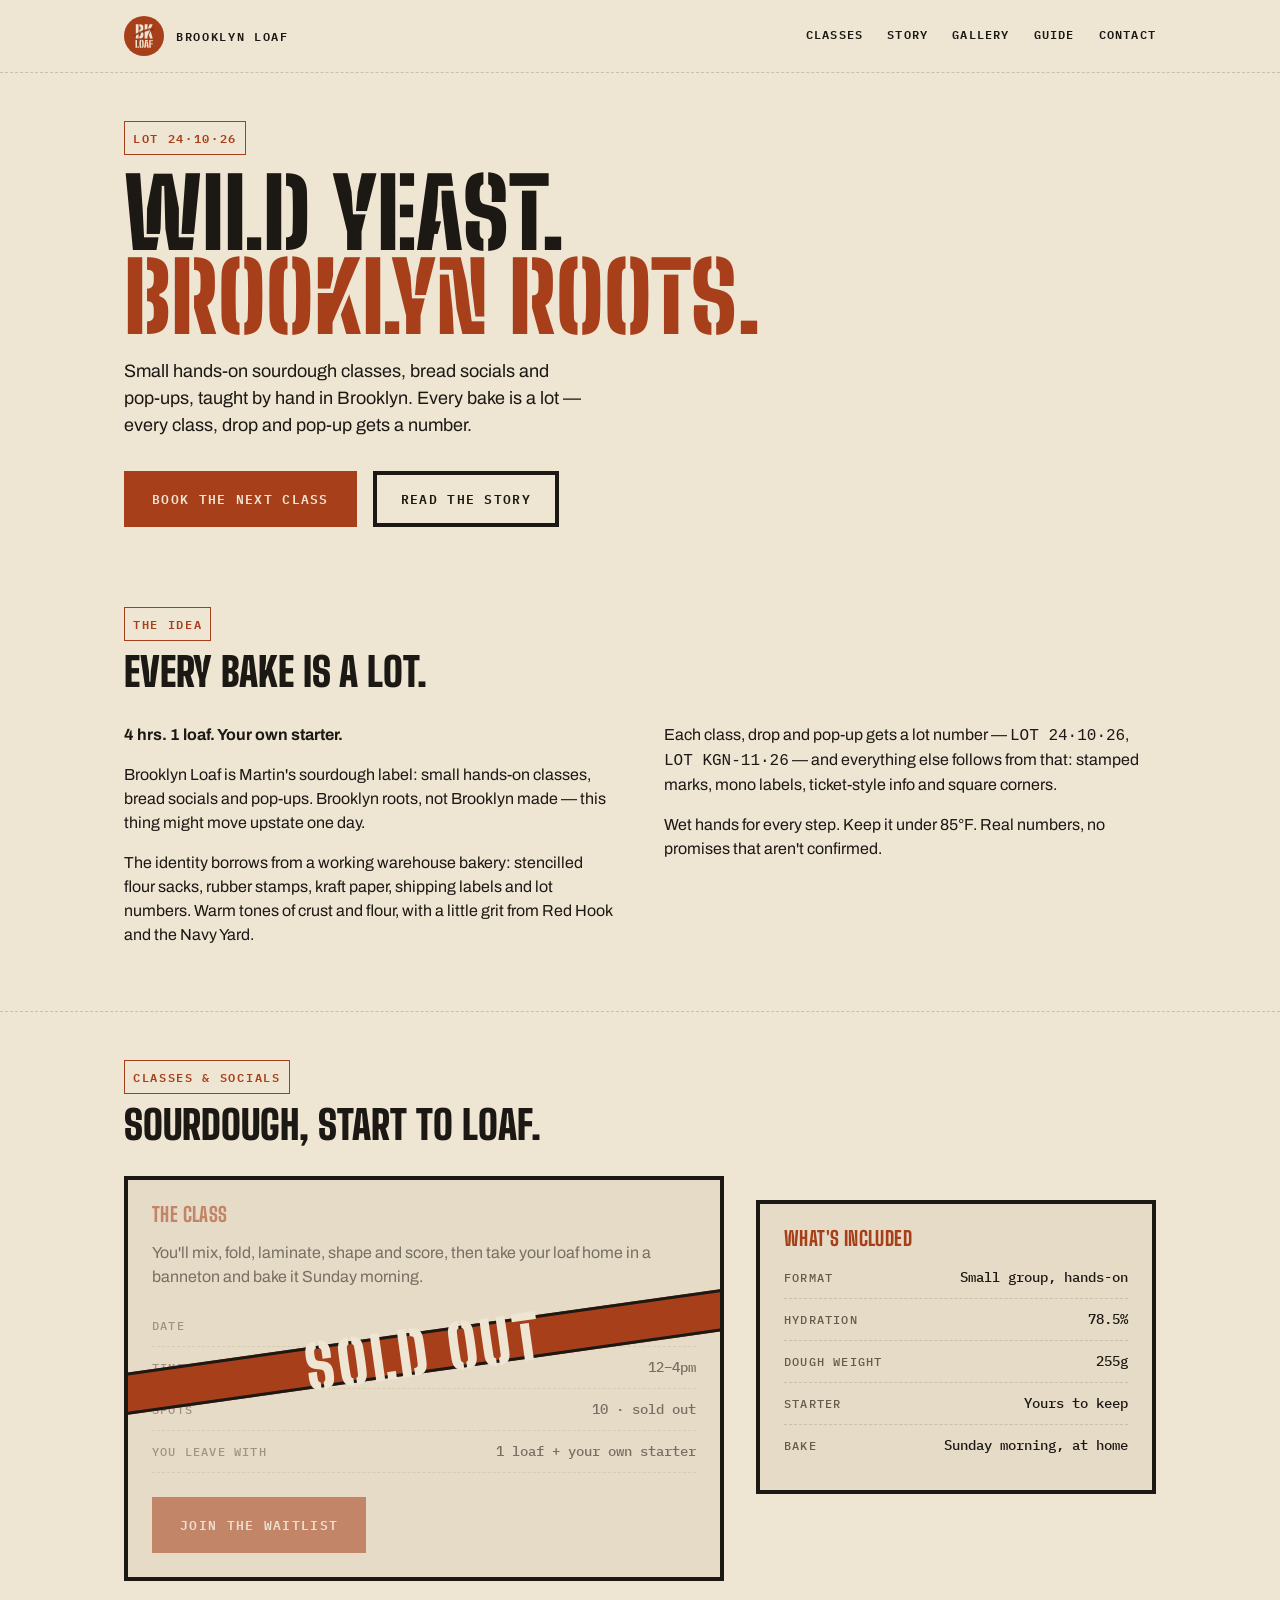
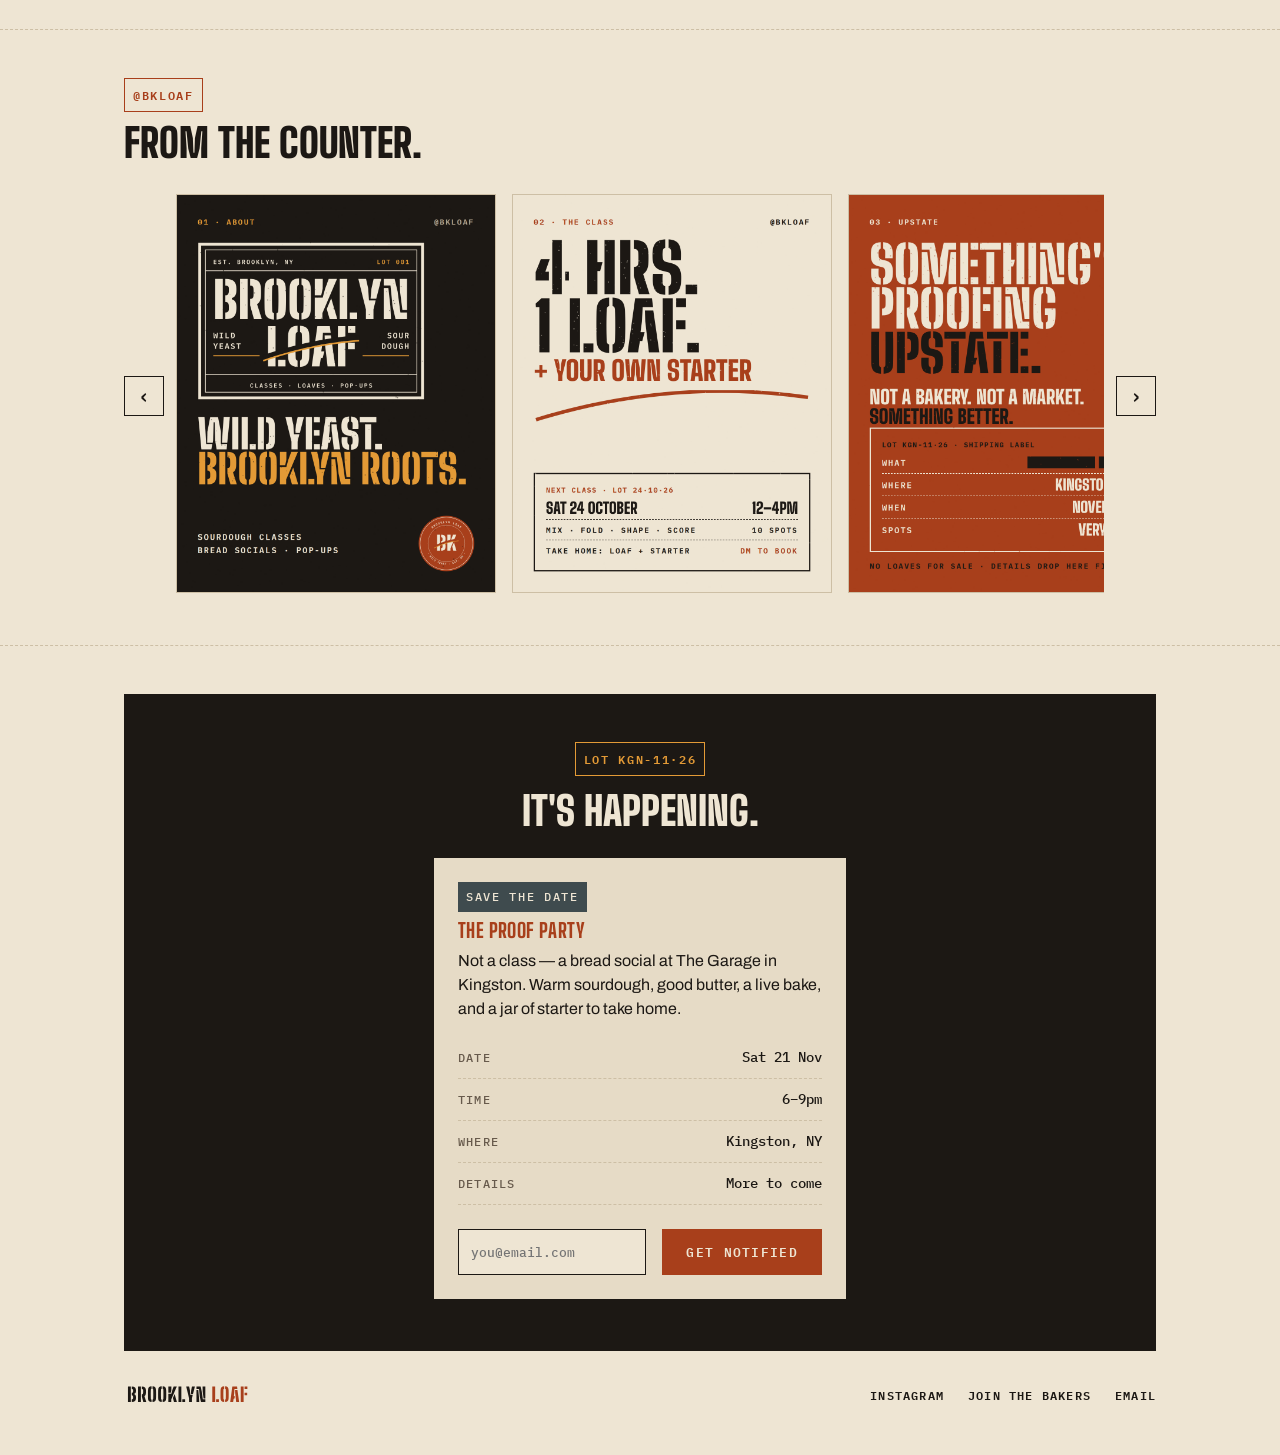
==== commit 2065cfdf: "Add student guide flipbook and bakers sign-up" ====
--- a/index.html
+++ b/index.html
@@ -20,6 +20,7 @@
         <a href="#classes">Classes</a>
         <a href="#story">Story</a>
         <a href="#gallery">Gallery</a>
+        <a href="/guide/">Guide</a>
         <a href="#contact">Contact</a>
       </nav>
     </div>
@@ -146,6 +147,7 @@
       <img src="images/bkloaf-wordmark.svg" alt="Brooklyn Loaf" />
       <div class="footer-links">
         <a href="https://instagram.com/bkloaf" target="_blank" rel="noopener">Instagram</a>
+        <a href="/guide/#join">Join the bakers</a>
         <a href="mailto:hello@brooklynloaf.com">Email</a>
       </div>
     </div>
